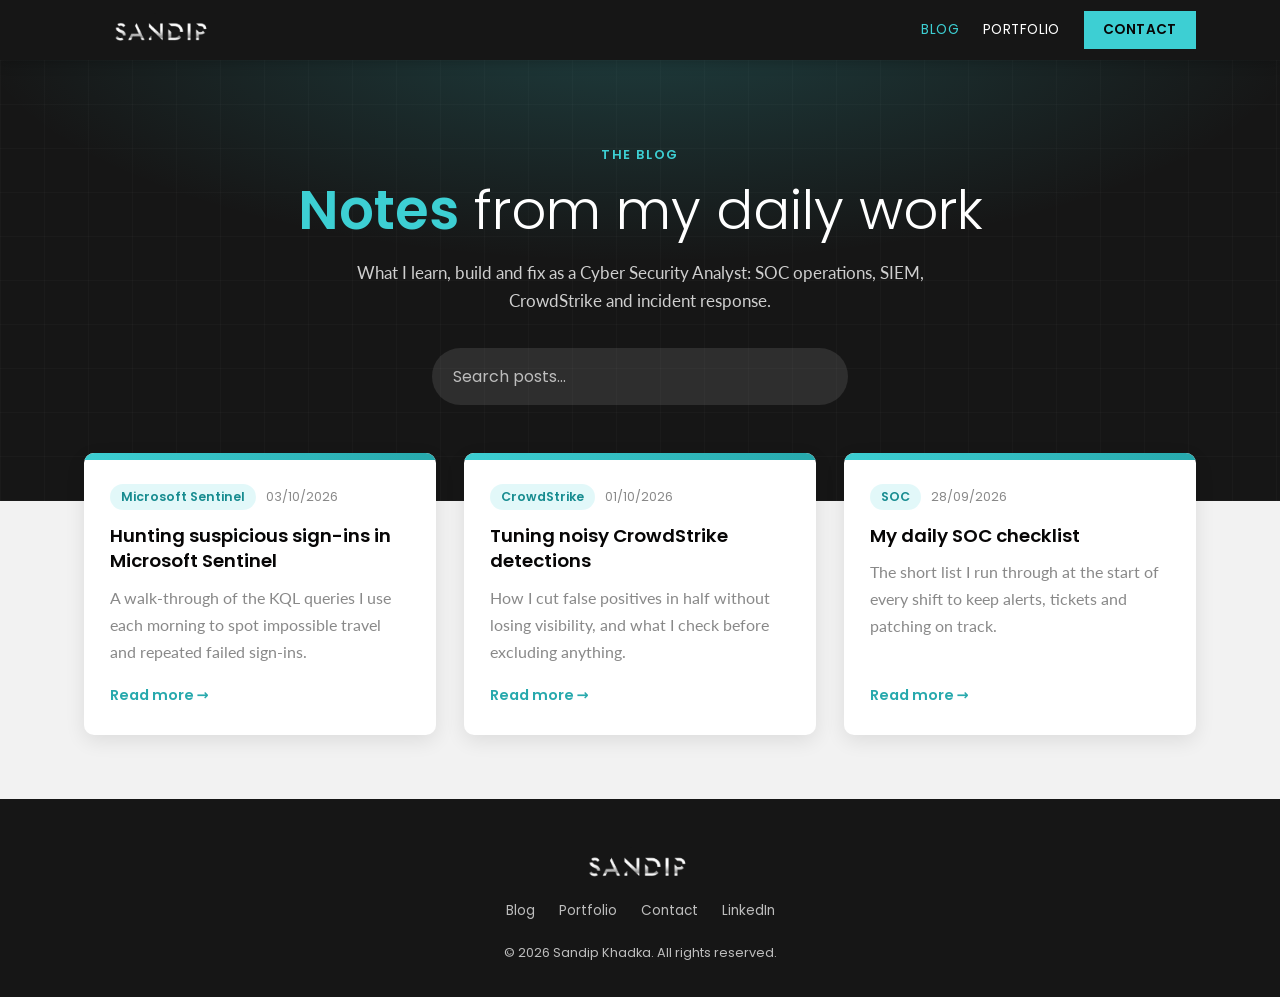
==== index.html @ 739f9f38 "blog push push" ====
<!DOCTYPE html>
<html lang="en">
<head>
    <meta charset="UTF-8">
    <meta name="viewport" content="width=device-width, initial-scale=1.0">
    <title>Sandip Khadka Blog | Cybersecurity notes from daily work</title>
    <meta name="description" content="Notes from my day-to-day work in cybersecurity: SOC operations, SIEM, CrowdStrike and incident response.">
    <link rel="icon" href="favicon.ico" sizes="any">
    <link rel="preconnect" href="https://fonts.googleapis.com">
    <link rel="preconnect" href="https://fonts.gstatic.com" crossorigin>
    <link href="https://fonts.googleapis.com/css?family=Poppins:300,400,600|Lato:300,400,700&display=swap" rel="stylesheet">
    <link rel="stylesheet" href="style.css">
</head>
<body>
    <header class="site-header">
        <div class="bar">
            <a class="brand" href="index.html" aria-label="Blog home"><img src="images/llogo.png" alt="Sandip Khadka"></a>
            <nav class="site-nav" aria-label="Main">
                <a class="active" href="index.html">Blog</a>
                <a href="https://khadkasandip.com.np">Portfolio</a>
                <a class="cta" href="https://khadkasandip.com.np/#contact">Contact</a>
            </nav>
        </div>
    </header>

    <section class="hero">
        <span class="eyebrow">The Blog</span>
        <h1><span>Notes</span> from my daily work</h1>
        <p>What I learn, build and fix as a Cyber Security Analyst: SOC operations, SIEM, CrowdStrike and incident response.</p>
        <div class="search">
            <input type="search" id="search" placeholder="Search posts..." aria-label="Search posts">
        </div>
    </section>

    <main class="wrap listing">
        <div class="grid" id="grid" aria-live="polite">
            <p class="status">Loading posts...</p>
        </div>
    </main>

    <footer class="site-footer">
        <img src="images/llogo.png" alt="Sandip Khadka">
        <nav aria-label="Footer">
            <a href="index.html">Blog</a>
            <a href="https://khadkasandip.com.np">Portfolio</a>
            <a href="https://khadkasandip.com.np/#contact">Contact</a>
            <a href="https://www.linkedin.com/in/sandip-khadka7772/" target="_blank" rel="noopener noreferrer">LinkedIn</a>
        </nav>
        <small>&copy; <span id="year"></span> Sandip Khadka. All rights reserved.</small>
    </footer>

    <script>
        document.getElementById('year').textContent = new Date().getFullYear();

        var grid = document.getElementById('grid');
        var searchBox = document.getElementById('search');
        var allPosts = [];

        function fmt(value) {
            var d = new Date(value);
            if (isNaN(d.getTime())) { return ''; }
            return String(d.getDate()).padStart(2, '0') + '/' + String(d.getMonth() + 1).padStart(2, '0') + '/' + d.getFullYear();
        }
        function el(tag, cls, text) {
            var n = document.createElement(tag);
            if (cls) { n.className = cls; }
            if (text) { n.textContent = text; }
            return n;
        }
        function render(posts) {
            grid.textContent = '';
            if (!posts.length) { grid.appendChild(el('p', 'status', 'No posts found.')); return; }
            posts.forEach(function (p, i) {
                // The first card is wide only when that fills the 3-column rows evenly (2, 5, 8... posts)
                var featured = i === 0 && posts.length % 3 === 2;
                var card = el('article', 'card' + (featured ? ' featured' : ''));
                card.appendChild(el('div', 'card-top'));
                var body = el('div', 'card-body');
                var meta = el('div', 'meta');
                if (p.tag) { meta.appendChild(el('span', 'tag', p.tag)); }
                meta.appendChild(el('span', '', fmt(p.date)));
                body.appendChild(meta);
                var h = el('h2');
                var a = el('a', '', p.title);
                a.href = p.url;
                h.appendChild(a);
                body.appendChild(h);
                body.appendChild(el('p', '', p.excerpt || ''));
                var more = el('a', 'more', 'Read more →');
                more.href = p.url;
                body.appendChild(more);
                card.appendChild(body);
                grid.appendChild(card);
            });
        }

        fetch('posts.json').then(function (r) { return r.json(); }).then(function (posts) {
            allPosts = posts.sort(function (a, b) { return new Date(b.date) - new Date(a.date); });
            render(allPosts);
        }).catch(function () {
            grid.textContent = '';
            grid.appendChild(el('p', 'status', 'Could not load posts. Please try again later.'));
        });

        searchBox.addEventListener('input', function (e) {
            var q = e.target.value.trim().toLowerCase();
            render(allPosts.filter(function (p) {
                return (p.title + ' ' + (p.excerpt || '') + ' ' + (p.tag || '')).toLowerCase().indexOf(q) !== -1;
            }));
        });
    </script>
</body>
</html>
---- style.css ----
:root {
  --primary: #3dcfd3;
  --primary-dark: #27a9ad;
  --dark: #161616;
  --light: #f2f2f2;
  --pure: #ffffff;
  --ternary: #898989;
  --secondary: #070606;
  --radius: 10px;
}
* { box-sizing: border-box; margin: 0; padding: 0; }
body {
  font-family: "Poppins", system-ui, sans-serif;
  background: var(--light);
  color: var(--secondary);
  line-height: 1.7;
  -webkit-font-smoothing: antialiased;
}
a { color: inherit; }
img { max-width: 100%; display: block; }

/* Header */
.site-header { position: sticky; top: 0; z-index: 50; background: var(--dark); box-shadow: 0 2px 12px rgba(0, 0, 0, 0.25); }
.site-header .bar { max-width: 72rem; margin: 0 auto; padding: 0.7rem 1.25rem; display: flex; align-items: center; justify-content: space-between; gap: 1rem; }
.brand img { height: 34px; width: auto; }
.site-nav { display: flex; align-items: center; gap: 1.5rem; }
.site-nav a { color: var(--pure); text-decoration: none; font-size: 0.85rem; text-transform: uppercase; letter-spacing: 0.03em; transition: color 0.25s; }
.site-nav a:hover, .site-nav a.active { color: var(--primary); }
.site-nav .cta { background: var(--primary); color: var(--secondary); padding: 0.45rem 1.2rem; font-weight: 600; }
.site-nav .cta:hover { background: transparent; color: var(--primary); box-shadow: inset 0 0 0 2px var(--primary); }

/* Hero */
.hero { position: relative; background: var(--dark); color: var(--pure); text-align: center; padding: 5rem 1.25rem 6rem; overflow: hidden; }
.hero::before {
  content: "";
  position: absolute;
  top: 0; right: 0; bottom: 0; left: 0;
  background:
    radial-gradient(60rem 22rem at 50% -10%, rgba(61, 207, 211, 0.22), transparent 70%),
    repeating-linear-gradient(0deg, rgba(255, 255, 255, 0.025) 0 1px, transparent 1px 44px),
    repeating-linear-gradient(90deg, rgba(255, 255, 255, 0.025) 0 1px, transparent 1px 44px);
}
.hero > * { position: relative; }
.eyebrow { display: inline-block; color: var(--primary); font-weight: 600; letter-spacing: 0.12em; text-transform: uppercase; font-size: 0.8rem; margin-bottom: 0.75rem; }
.hero h1 { font-size: clamp(2rem, 5vw, 3.4rem); font-weight: 300; line-height: 1.2; }
.hero h1 span { color: var(--primary); font-weight: 600; }
.hero p { max-width: 38rem; margin: 1rem auto 0; color: #cfcfcf; font-family: "Lato", sans-serif; font-size: 1.05rem; }
.search { max-width: 26rem; margin: 2rem auto 0; }
.search input { width: 100%; padding: 0.8rem 1.2rem; border: 2px solid transparent; border-radius: 999px; background: rgba(255, 255, 255, 0.1); color: var(--pure); font: inherit; font-size: 1rem; outline: none; transition: border-color 0.25s, background 0.25s; }
.search input::placeholder { color: #bdbdbd; }
.search input:focus { border-color: var(--primary); background: rgba(255, 255, 255, 0.14); }

/* Listing */
.wrap { max-width: 72rem; margin: 0 auto; padding: 0 1.25rem; }
.listing { margin-top: -3rem; padding-bottom: 4rem; position: relative; }
.grid { display: grid; grid-template-columns: repeat(3, minmax(0, 1fr)); gap: 1.75rem; }
.card { display: flex; flex-direction: column; background: var(--pure); border-radius: var(--radius); overflow: hidden; box-shadow: 0 6px 20px rgba(0, 0, 0, 0.09); transition: transform 0.3s, box-shadow 0.3s; }
.card:hover { transform: translateY(-6px); box-shadow: 0 16px 34px rgba(0, 0, 0, 0.16); }
.card-top { height: 7px; background: linear-gradient(90deg, var(--primary), var(--primary-dark)); }
.card-body { display: flex; flex-direction: column; flex: 1; padding: 1.5rem 1.6rem 1.7rem; }
.meta { display: flex; flex-wrap: wrap; align-items: center; gap: 0.6rem; font-size: 0.78rem; color: var(--ternary); }
.tag { background: rgba(61, 207, 211, 0.15); color: #178c90; font-weight: 600; padding: 0.15rem 0.7rem; border-radius: 999px; }
.card h2 { font-size: 1.15rem; line-height: 1.4; margin: 0.8rem 0 0.6rem; font-weight: 600; }
.card h2 a { text-decoration: none; }
.card h2 a:hover { color: var(--primary-dark); }
.card p { color: var(--ternary); font-family: "Lato", sans-serif; display: -webkit-box; -webkit-line-clamp: 3; -webkit-box-orient: vertical; overflow: hidden; }
.more { margin-top: auto; padding-top: 1.1rem; color: var(--primary-dark); font-weight: 600; text-decoration: none; font-size: 0.9rem; }
.more:hover { text-decoration: underline; }
.card.featured { grid-column: span 2; }
.card.featured h2 { font-size: 1.5rem; }
.status { grid-column: 1 / -1; text-align: center; color: var(--ternary); padding: 3rem 0; }

/* Post page */
.post-hero { background: var(--dark); color: var(--pure); padding: 3.5rem 1.25rem 5rem; position: relative; overflow: hidden; }
.post-hero::before { content: ""; position: absolute; top: 0; right: 0; bottom: 0; left: 0; background: radial-gradient(50rem 18rem at 50% -20%, rgba(61, 207, 211, 0.2), transparent 70%); }
.post-hero .inner { position: relative; max-width: 46rem; margin: 0 auto; }
.post-hero .back { display: inline-block; color: var(--primary); text-decoration: none; font-size: 0.85rem; margin-bottom: 1.25rem; }
.post-hero .back:hover { text-decoration: underline; }
.post-hero h1 { font-size: clamp(1.7rem, 4vw, 2.6rem); line-height: 1.3; font-weight: 600; margin: 0.6rem 0 1rem; }
.post-hero .meta { color: #bdbdbd; }
.post-hero .tag { background: rgba(61, 207, 211, 0.2); color: var(--primary); }
.article { max-width: 46rem; margin: -2.5rem auto 4rem; background: var(--pure); border-radius: var(--radius); box-shadow: 0 10px 30px rgba(0, 0, 0, 0.1); padding: 2.5rem clamp(1.25rem, 5vw, 3rem); position: relative; }
.article h2 { font-size: 1.5rem; margin: 2rem 0 0.8rem; line-height: 1.35; }
.article h3 { font-size: 1.2rem; margin: 1.5rem 0 0.6rem; }
.article p { font-family: "Lato", sans-serif; font-size: 1.05rem; margin-bottom: 1.1rem; color: #2b2b2b; }
.article ul, .article ol { font-family: "Lato", sans-serif; font-size: 1.05rem; margin: 0 0 1.2rem 1.4rem; color: #2b2b2b; }
.article li { margin-bottom: 0.4rem; }
.article a { color: var(--primary-dark); }
.article blockquote { border-left: 4px solid var(--primary); background: var(--light); padding: 1rem 1.25rem; margin: 1.5rem 0; border-radius: 0 var(--radius) var(--radius) 0; font-style: italic; }
.article pre { background: var(--dark); color: #e7e7e7; padding: 1.1rem 1.25rem; border-radius: var(--radius); overflow-x: auto; margin: 1.4rem 0; font-size: 0.88rem; line-height: 1.6; }
.article code { font-family: ui-monospace, Consolas, monospace; }
.article p code, .article li code { background: var(--light); padding: 0.1rem 0.4rem; border-radius: 4px; font-size: 0.9em; }
.article hr { border: 0; border-top: 1px solid #e5e5e5; margin: 2rem 0; }
.post-footer { display: flex; justify-content: space-between; flex-wrap: wrap; gap: 1rem; margin-top: 2rem; }
.btn { display: inline-block; padding: 0.7rem 1.8rem; font-weight: 600; text-decoration: none; text-transform: uppercase; font-size: 0.85rem; border: 2px solid var(--primary); color: var(--primary-dark); transition: all 0.25s; }
.btn:hover { background: var(--primary); color: var(--secondary); }

/* Footer */
.site-footer { background: var(--dark); color: #bdbdbd; text-align: center; padding: 3rem 1.25rem 2rem; }
.site-footer img { height: 36px; margin: 0 auto 1rem; }
.site-footer nav { display: flex; justify-content: center; gap: 1.5rem; margin-bottom: 1rem; flex-wrap: wrap; }
.site-footer nav a { text-decoration: none; font-size: 0.85rem; }
.site-footer nav a:hover { color: var(--primary); }
.site-footer small { font-size: 0.8rem; }

@media (max-width: 1024px) { .grid { grid-template-columns: repeat(2, minmax(0, 1fr)); } }
@media (max-width: 700px) {
  .grid { grid-template-columns: 1fr; }
  .card.featured { grid-column: auto; }
  .card.featured h2 { font-size: 1.2rem; }
  .site-nav { gap: 1rem; }
  .site-nav a:not(.cta):not(.active) { display: none; }
  .hero { padding: 3.5rem 1.25rem 5rem; }
}
@media (prefers-reduced-motion: reduce) { * { transition: none !important; } }
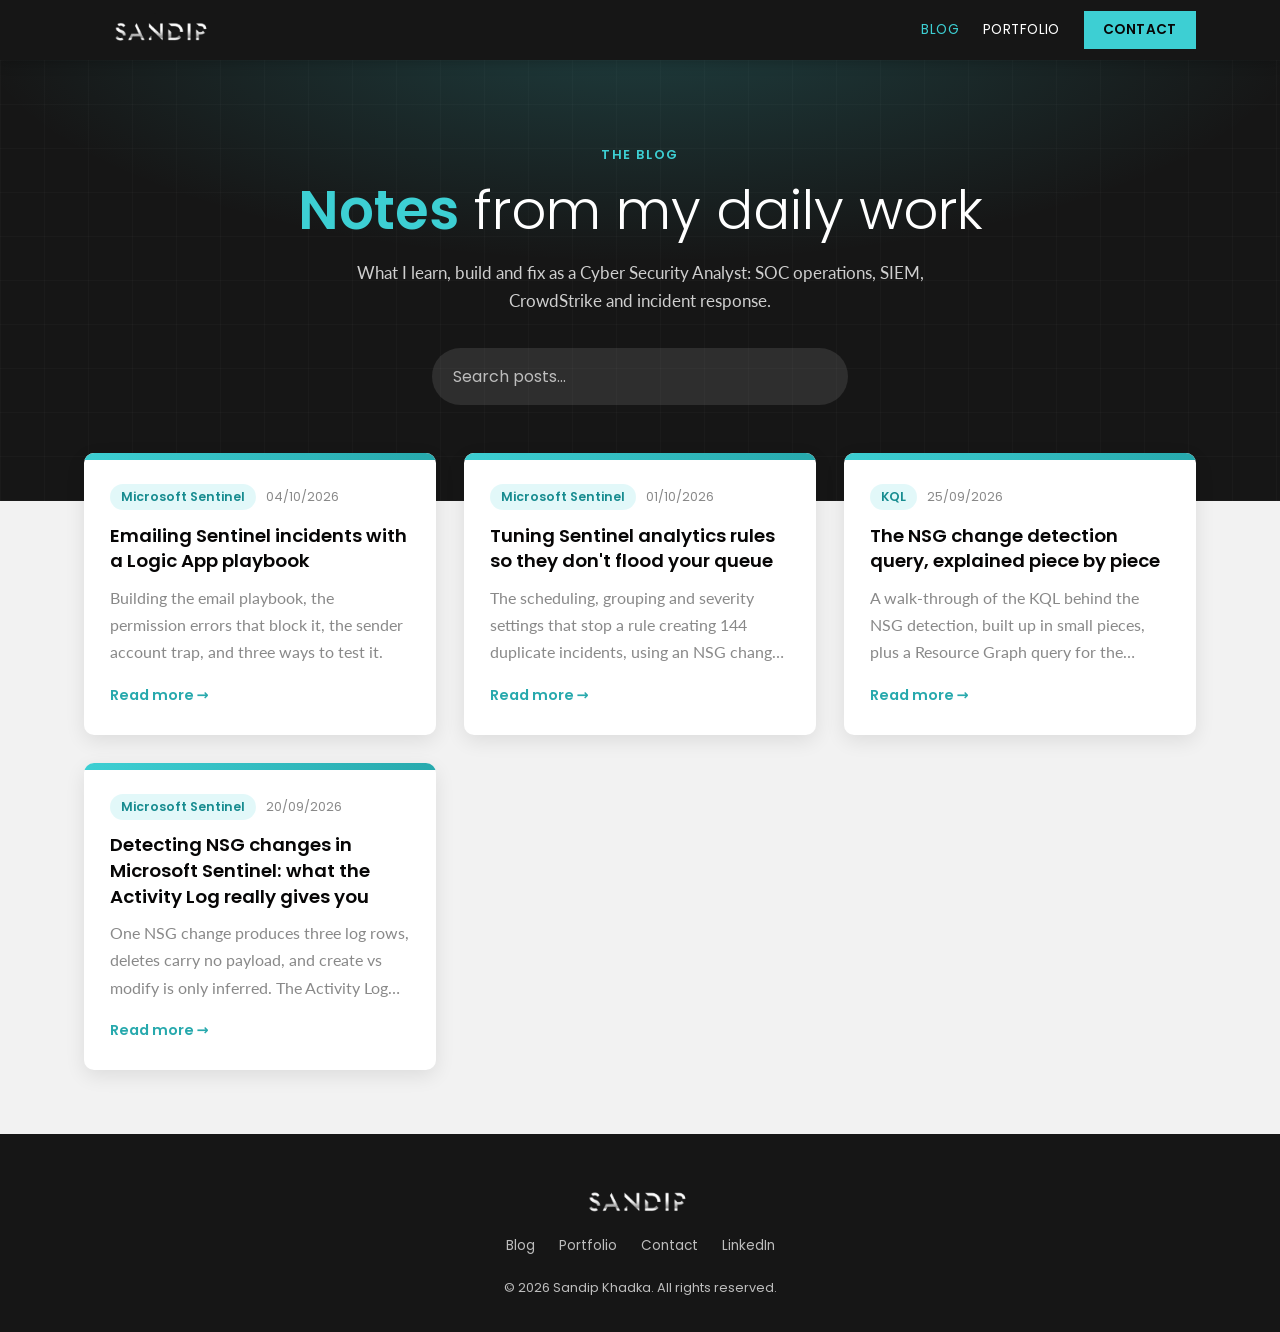
==== commit bdc3256c: "Add SEO: sitemap, robots, canonical, Open Graph, structured data Co-Authored-By: Claude Sonnet 5.5 <" ====
--- a/index.html
+++ b/index.html
@@ -4,12 +4,31 @@
     <meta charset="UTF-8">
     <meta name="viewport" content="width=device-width, initial-scale=1.0">
     <title>Sandip Khadka Blog | Cybersecurity notes from daily work</title>
-    <meta name="description" content="Notes from my day-to-day work in cybersecurity: SOC operations, SIEM, CrowdStrike and incident response.">
+    <meta name="description" content="Notes from my day-to-day work in cybersecurity: SOC operations, SIEM, Microsoft Sentinel, CrowdStrike and incident response.">
     <link rel="icon" href="favicon.ico" sizes="any">
     <link rel="preconnect" href="https://fonts.googleapis.com">
     <link rel="preconnect" href="https://fonts.gstatic.com" crossorigin>
     <link href="https://fonts.googleapis.com/css?family=Poppins:300,400,600|Lato:300,400,700&display=swap" rel="stylesheet">
     <link rel="stylesheet" href="style.css">
+    <!-- SEO -->
+    <meta name="author" content="Sandip Khadka">
+    <meta name="robots" content="index, follow, max-image-preview:large">
+    <link rel="canonical" href="https://blog.khadkasandip.com.np/">
+    <link rel="sitemap" type="application/xml" href="/sitemap.xml">
+    <meta property="og:type" content="website">
+    <meta property="og:site_name" content="Sandip Khadka Blog">
+    <meta property="og:title" content="Sandip Khadka Blog | Cybersecurity notes from daily work">
+    <meta property="og:description" content="Notes from my day-to-day work in cybersecurity: SOC operations, SIEM, Microsoft Sentinel, CrowdStrike and incident response.">
+    <meta property="og:url" content="https://blog.khadkasandip.com.np/">
+    <meta property="og:image" content="https://blog.khadkasandip.com.np/images/og-image.png">
+    <meta property="og:image:width" content="1200">
+    <meta property="og:image:height" content="630">
+    <meta name="twitter:card" content="summary_large_image">
+    <meta name="twitter:title" content="Sandip Khadka Blog | Cybersecurity notes from daily work">
+    <meta name="twitter:description" content="Notes from my day-to-day work in cybersecurity: SOC operations, SIEM, Microsoft Sentinel, CrowdStrike and incident response.">
+    <meta name="twitter:image" content="https://blog.khadkasandip.com.np/images/og-image.png">
+    <script type="application/ld+json">{"@context": "https://schema.org", "@type": "Blog", "name": "Sandip Khadka Blog", "description": "Notes from my day-to-day work in cybersecurity: SOC operations, SIEM, Microsoft Sentinel, CrowdStrike and incident response.", "url": "https://blog.khadkasandip.com.np/", "author": {"@type": "Person", "name": "Sandip Khadka", "url": "https://khadkasandip.com.np"}, "blogPost": [{"@type": "BlogPosting", "headline": "Emailing Sentinel incidents with a Logic App playbook", "url": "https://blog.khadkasandip.com.np/posts/sentinel-email-playbook-logic-app.html", "datePublished": "2026-10-04"}, {"@type": "BlogPosting", "headline": "Tuning Sentinel analytics rules so they don't flood your queue", "url": "https://blog.khadkasandip.com.np/posts/sentinel-analytics-rule-tuning.html", "datePublished": "2026-10-01"}, {"@type": "BlogPosting", "headline": "The NSG change detection query, explained piece by piece", "url": "https://blog.khadkasandip.com.np/posts/nsg-detection-kql-explained.html", "datePublished": "2026-09-25"}, {"@type": "BlogPosting", "headline": "Detecting NSG changes in Microsoft Sentinel: what the Activity Log really gives you", "url": "https://blog.khadkasandip.com.np/posts/nsg-change-detection-activity-log.html", "datePublished": "2026-09-20"}]}</script>
+    <!-- /SEO -->
 </head>
 <body>
     <header class="site-header">
@@ -17,8 +36,8 @@
             <a class="brand" href="index.html" aria-label="Blog home"><img src="images/llogo.png" alt="Sandip Khadka"></a>
             <nav class="site-nav" aria-label="Main">
                 <a class="active" href="index.html">Blog</a>
-                <a href="https://khadkasandip.com.np">Portfolio</a>
-                <a class="cta" href="https://khadkasandip.com.np/#contact">Contact</a>
+                <a href="https://khadkasandip.com.np" target="_blank" rel="noopener noreferrer">Portfolio</a>
+                <a class="cta" href="https://khadkasandip.com.np/#contact" target="_blank" rel="noopener noreferrer">Contact</a>
             </nav>
         </div>
     </header>
@@ -36,14 +55,22 @@
         <div class="grid" id="grid" aria-live="polite">
             <p class="status">Loading posts...</p>
         </div>
+        <noscript>
+            <ul style="list-style:none;padding:1.5rem;background:#fff;border-radius:10px;">
+                <li><a href="posts/sentinel-email-playbook-logic-app.html">Emailing Sentinel incidents with a Logic App playbook</a> (2026-10-04)</li>
+                <li><a href="posts/sentinel-analytics-rule-tuning.html">Tuning Sentinel analytics rules so they don&#x27;t flood your queue</a> (2026-10-01)</li>
+                <li><a href="posts/nsg-detection-kql-explained.html">The NSG change detection query, explained piece by piece</a> (2026-09-25)</li>
+                <li><a href="posts/nsg-change-detection-activity-log.html">Detecting NSG changes in Microsoft Sentinel: what the Activity Log really gives you</a> (2026-09-20)</li>
+            </ul>
+        </noscript>
     </main>
 
     <footer class="site-footer">
         <img src="images/llogo.png" alt="Sandip Khadka">
         <nav aria-label="Footer">
             <a href="index.html">Blog</a>
-            <a href="https://khadkasandip.com.np">Portfolio</a>
-            <a href="https://khadkasandip.com.np/#contact">Contact</a>
+            <a href="https://khadkasandip.com.np" target="_blank" rel="noopener noreferrer">Portfolio</a>
+            <a href="https://khadkasandip.com.np/#contact" target="_blank" rel="noopener noreferrer">Contact</a>
             <a href="https://www.linkedin.com/in/sandip-khadka7772/" target="_blank" rel="noopener noreferrer">LinkedIn</a>
         </nav>
         <small>&copy; <span id="year"></span> Sandip Khadka. All rights reserved.</small>
--- a/style.css
+++ b/style.css
@@ -109,7 +109,41 @@
   .card.featured { grid-column: auto; }
   .card.featured h2 { font-size: 1.2rem; }
   .site-nav { gap: 1rem; }
-  .site-nav a:not(.cta):not(.active) { display: none; }
   .hero { padding: 3.5rem 1.25rem 5rem; }
 }
+
+/* Long words, paths and inline code must wrap instead of widening the page */
+html { -webkit-text-size-adjust: 100%; text-size-adjust: 100%; }
+.article { overflow-wrap: break-word; }
+.article p code, .article li code, .article blockquote code { overflow-wrap: anywhere; }
+.article pre { max-width: 100%; -webkit-overflow-scrolling: touch; }
+
+@media (max-width: 600px) {
+  /* Logo already links home, so drop the "Blog" link and keep Portfolio + Contact visible */
+  .site-nav { gap: 0.9rem; }
+  .site-nav a { font-size: 0.78rem; }
+  .site-nav a.active { display: none; }
+  .site-nav .cta { padding: 0.4rem 0.9rem; }
+  .brand img { height: 30px; }
+  .post-hero { padding: 2.5rem 1.25rem 4rem; }
+  .article { margin: -2.25rem 0.75rem 3rem; padding: 1.75rem 1.1rem; }
+  .article h2 { font-size: 1.3rem; }
+  .article p, .article ul, .article ol { font-size: 1rem; }
+  .article pre { font-size: 0.78rem; padding: 0.9rem; margin-left: -0.35rem; margin-right: -0.35rem; border-radius: 8px; }
+  .post-footer { flex-direction: column; }
+  .post-footer .btn { text-align: center; }
+  .hero h1 { font-size: 1.9rem; }
+  .card-body { padding: 1.25rem 1.3rem 1.4rem; }
+}
+@media (max-width: 380px) {
+  .site-header .bar { padding: 0.6rem 0.9rem; }
+  .site-nav { gap: 0.7rem; }
+  .site-nav a { font-size: 0.72rem; }
+  .brand img { height: 26px; }
+  .listing, .wrap { padding-left: 0.9rem; padding-right: 0.9rem; }
+  .article { margin-left: 0.5rem; margin-right: 0.5rem; }
+}
+@media (min-width: 1600px) {
+  .site-header .bar, .wrap { max-width: 80rem; }
+}
 @media (prefers-reduced-motion: reduce) { * { transition: none !important; } }
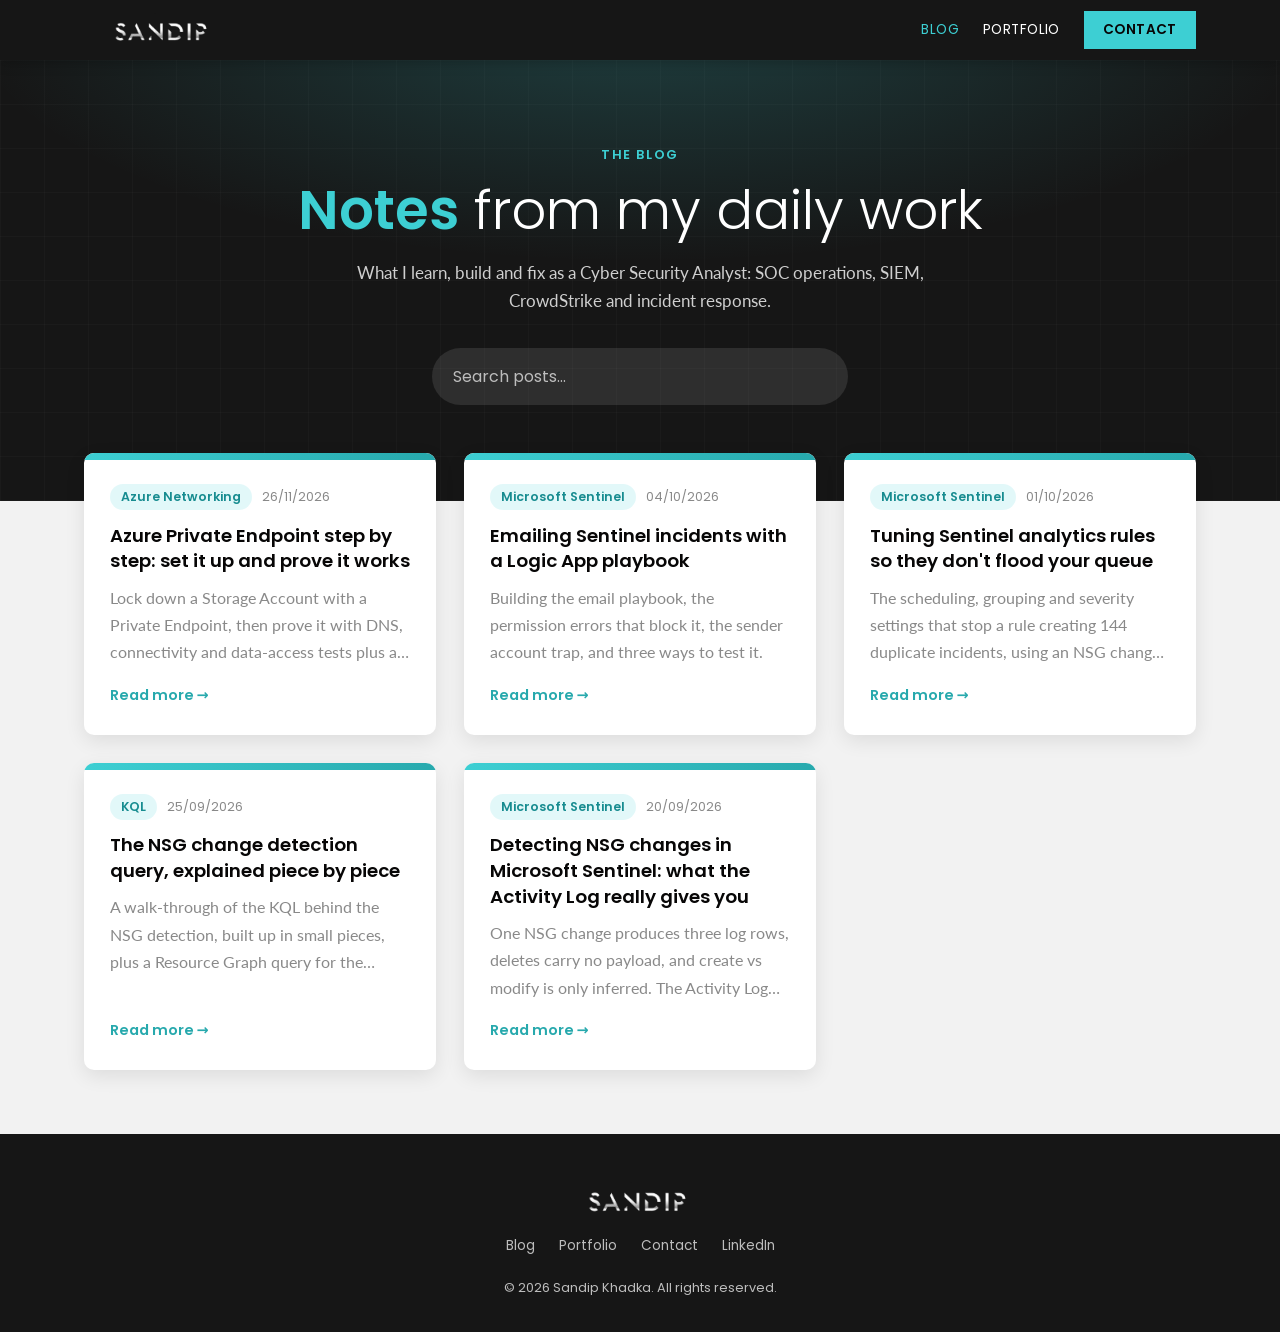
==== commit daa28de7: "Add Azure Private Endpoint post, make all cards equal size Co-Authored-By: Claude Sonnet 5.5 <norepl" ====
--- a/index.html
+++ b/index.html
@@ -98,9 +98,7 @@
             grid.textContent = '';
             if (!posts.length) { grid.appendChild(el('p', 'status', 'No posts found.')); return; }
             posts.forEach(function (p, i) {
-                // The first card is wide only when that fills the 3-column rows evenly (2, 5, 8... posts)
-                var featured = i === 0 && posts.length % 3 === 2;
-                var card = el('article', 'card' + (featured ? ' featured' : ''));
+                var card = el('article', 'card');
                 card.appendChild(el('div', 'card-top'));
                 var body = el('div', 'card-body');
                 var meta = el('div', 'meta');
--- a/style.css
+++ b/style.css
@@ -66,8 +66,6 @@
 .card p { color: var(--ternary); font-family: "Lato", sans-serif; display: -webkit-box; -webkit-line-clamp: 3; -webkit-box-orient: vertical; overflow: hidden; }
 .more { margin-top: auto; padding-top: 1.1rem; color: var(--primary-dark); font-weight: 600; text-decoration: none; font-size: 0.9rem; }
 .more:hover { text-decoration: underline; }
-.card.featured { grid-column: span 2; }
-.card.featured h2 { font-size: 1.5rem; }
 .status { grid-column: 1 / -1; text-align: center; color: var(--ternary); padding: 3rem 0; }
 
 /* Post page */
@@ -106,8 +104,6 @@
 @media (max-width: 1024px) { .grid { grid-template-columns: repeat(2, minmax(0, 1fr)); } }
 @media (max-width: 700px) {
   .grid { grid-template-columns: 1fr; }
-  .card.featured { grid-column: auto; }
-  .card.featured h2 { font-size: 1.2rem; }
   .site-nav { gap: 1rem; }
   .hero { padding: 3.5rem 1.25rem 5rem; }
 }
